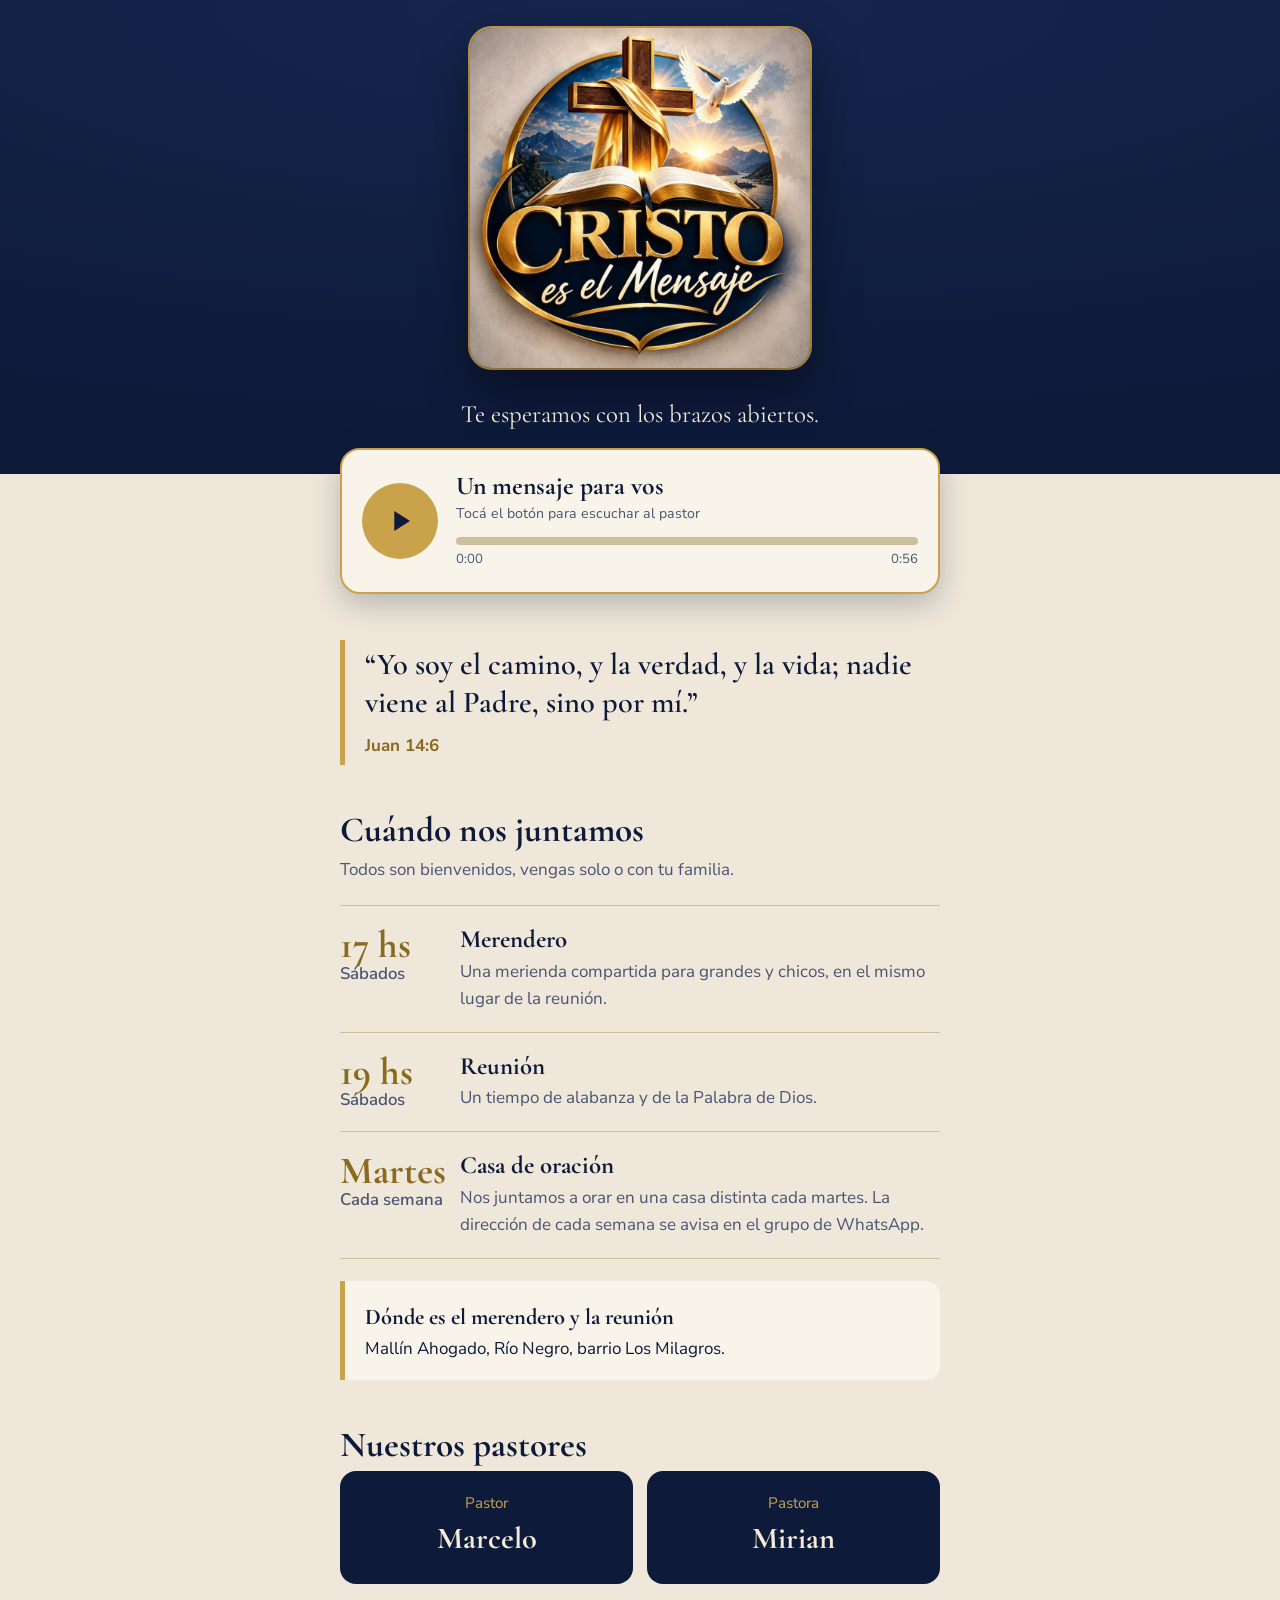
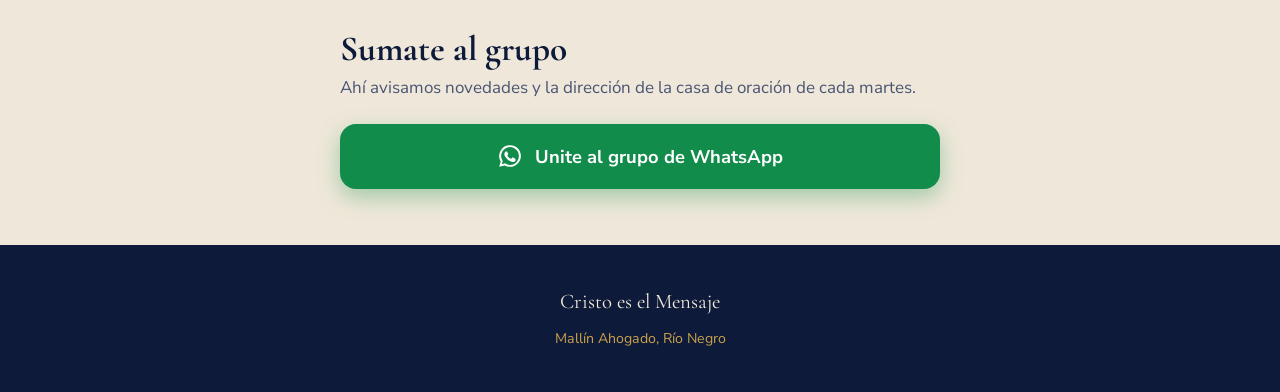
==== index.html @ 136fc574 "Add files via upload" ====
<!DOCTYPE html>
<html lang="es">
<head>
<meta charset="utf-8">
<meta name="viewport" content="width=device-width, initial-scale=1, viewport-fit=cover">
<title>Cristo es el Mensaje</title>
<link rel="preconnect" href="https://fonts.googleapis.com">
<link href="https://fonts.googleapis.com/css2?family=Cormorant+Garamond:wght@500;600;700&family=Nunito+Sans:wght@400;600;700&display=swap" rel="stylesheet">
<style>
:root{
  --bg:#EFE8DA; --surface:#F8F4EA; --text:#0E1A3A; --muted:#4A5573; --line:#CDBF9E;
  --navy:#0E1A3A; --navy2:#16264F; --gold:#C9A24B; --gold-dark:#8A6A1F; --cream:#F3EBD8;
  box-sizing:border-box;
  padding-top:env(safe-area-inset-top,0px); padding-bottom:env(safe-area-inset-bottom,0px);
  color-scheme:light;
}
@media (prefers-color-scheme: dark){
  :root:not([data-theme="light"]){
    --bg:#0A1230; --surface:#111E42; --text:#F3EBD8; --muted:#B9B8C4; --line:#3A4670; color-scheme:dark;
  }
}
:root[data-theme="dark"]{ --bg:#0A1230; --surface:#111E42; --text:#F3EBD8; --muted:#B9B8C4; --line:#3A4670; color-scheme:dark; }
html{scroll-padding-top:env(safe-area-inset-top,0px)}
*,*::before,*::after{box-sizing:border-box}
body{margin:0;background:var(--bg);color:var(--text);font-family:"Nunito Sans",system-ui,-apple-system,"Segoe UI",Roboto,sans-serif;font-size:17px;line-height:1.6}
h1,h2,h3{font-family:"Cormorant Garamond",Georgia,"Times New Roman",serif;font-weight:700;line-height:1.1;margin:0}
.hero{background:radial-gradient(120% 90% at 50% 0%,var(--navy2),var(--navy));color:var(--cream);text-align:center;padding:28px 20px 44px}
.hero img{width:min(78vw,340px);height:auto;border-radius:22px;box-shadow:0 18px 50px rgba(0,0,0,.45),0 0 0 2px var(--gold)}
.hero p{max-width:30ch;margin:22px auto 0;font-family:"Cormorant Garamond",Georgia,serif;font-size:1.55rem;line-height:1.3;color:var(--cream)}
.wrap{max-width:640px;margin:0 auto;padding:0 20px}
.player{margin:-26px auto 0;position:relative;max-width:600px;background:var(--surface);border:2px solid var(--gold);border-radius:20px;padding:22px 20px;display:flex;gap:18px;align-items:center;box-shadow:0 10px 30px rgba(14,26,58,.25)}
.play{flex:none;width:76px;height:76px;border-radius:50%;border:0;background:var(--gold);color:var(--navy);cursor:pointer;display:grid;place-items:center;transition:transform .15s}
.play:active{transform:scale(.94)}
.play:focus-visible,a:focus-visible{outline:3px solid var(--gold-dark);outline-offset:3px}
.play svg{width:34px;height:34px;fill:currentColor}
.pinfo{flex:1;min-width:0}
.pinfo h2{font-size:1.6rem}
.pinfo small{display:block;color:var(--muted);margin-top:2px}
.bar{height:8px;background:var(--line);border-radius:99px;margin-top:12px;overflow:hidden;cursor:pointer}
.bar i{display:block;height:100%;width:0;background:var(--gold-dark);border-radius:99px}
.time{display:flex;justify-content:space-between;font-size:.82rem;color:var(--muted);margin-top:4px;font-variant-numeric:tabular-nums}
section{padding:46px 0 0}
section>h2{font-size:2.2rem;margin-bottom:6px}
section>p.lead{margin:0 0 22px;color:var(--muted)}
.sched{list-style:none;margin:0;padding:0;border-top:1px solid var(--line)}
.sched li{display:grid;grid-template-columns:104px 1fr;gap:16px;padding:20px 0;border-bottom:1px solid var(--line)}
.when{font-family:"Cormorant Garamond",Georgia,serif;font-weight:700;color:var(--gold-dark);line-height:1}
.when b{display:block;font-size:2.4rem}
.when span{font-size:1.05rem;font-family:"Nunito Sans",system-ui,sans-serif;font-weight:600;color:var(--muted)}
@media (prefers-color-scheme: dark){:root:not([data-theme="light"]) .when{color:var(--gold)}}
:root[data-theme="dark"] .when{color:var(--gold)}
.sched h3{font-size:1.55rem;margin-bottom:4px}
.sched p{margin:0;color:var(--muted)}
.place{margin-top:22px;padding:18px 20px;background:var(--surface);border-left:5px solid var(--gold);border-radius:0 14px 14px 0}
.place b{font-family:"Cormorant Garamond",Georgia,serif;font-size:1.4rem}
.pastors{display:flex;gap:14px;flex-wrap:wrap;margin-top:6px}
.pastors div{flex:1 1 200px;padding:20px;background:var(--navy);color:var(--cream);border-radius:16px;text-align:center}
.pastors span{display:block;font-size:.95rem;color:var(--gold)}
.pastors strong{font-family:"Cormorant Garamond",Georgia,serif;font-size:1.9rem;font-weight:700}
.verse{margin:46px 0 0;padding:6px 0 6px 20px;border-left:5px solid var(--gold)}
.verse p{font-family:"Cormorant Garamond",Georgia,serif;font-weight:600;font-size:1.9rem;line-height:1.25;margin:0}
.verse cite{display:block;margin-top:10px;font-style:normal;font-weight:700;color:var(--gold-dark)}
@media (prefers-color-scheme: dark){:root:not([data-theme="light"]) .verse cite{color:var(--gold)}}
:root[data-theme="dark"] .verse cite{color:var(--gold)}
.join{display:flex;align-items:center;justify-content:center;gap:12px;width:100%;padding:18px 20px;border-radius:16px;background:#128C4A;color:#fff;font-weight:700;font-size:1.15rem;text-decoration:none;box-shadow:0 8px 22px rgba(18,140,74,.35)}
.join svg{width:26px;height:26px;fill:currentColor;flex:none}
.join:focus-visible{outline:3px solid var(--gold);outline-offset:3px}
.joinnote{text-align:center;color:var(--muted);margin:10px 0 0;font-size:.95rem}
footer{margin-top:56px;padding:34px 20px 40px;background:var(--navy);color:var(--cream);text-align:center}
footer p{margin:6px 0;font-family:"Cormorant Garamond",Georgia,serif;font-size:1.3rem}
footer small{color:var(--gold)}
</style>
</head>
<body>
<header class="hero">
  <img src="[data-uri]" alt="Logo de Cristo es el Mensaje: una cruz con la Biblia abierta y una paloma frente a las montañas">
  <p>Te esperamos con los brazos abiertos.</p>
</header>

<main class="wrap">
  <div class="player" role="group" aria-label="Mensaje del pastor">
    <button class="play" id="play" aria-label="Escuchar el mensaje">
      <svg id="ico" viewBox="0 0 24 24" aria-hidden="true"><path d="M8 5v14l11-7z"/></svg>
    </button>
    <div class="pinfo">
      <h2>Un mensaje para vos</h2>
      <small>Tocá el botón para escuchar al pastor</small>
      <div class="bar" id="bar" aria-hidden="true"><i id="fill"></i></div>
      <div class="time"><span id="cur">0:00</span><span id="dur">0:56</span></div>
    </div>
  </div>
  <audio id="aud" preload="metadata" src="[data-uri]"></audio>

  <blockquote class="verse">
    <p>“Yo soy el camino, y la verdad, y la vida; nadie viene al Padre, sino por mí.”</p>
    <cite>Juan 14:6</cite>
  </blockquote>

  <section>
    <h2>Cuándo nos juntamos</h2>
    <p class="lead">Todos son bienvenidos, vengas solo o con tu familia.</p>
    <ul class="sched">
      <li>
        <div class="when"><b>17 hs</b><span>Sábados</span></div>
        <div><h3>Merendero</h3><p>Una merienda compartida para grandes y chicos, en el mismo lugar de la reunión.</p></div>
      </li>
      <li>
        <div class="when"><b>19 hs</b><span>Sábados</span></div>
        <div><h3>Reunión</h3><p>Un tiempo de alabanza y de la Palabra de Dios.</p></div>
      </li>
      <li>
        <div class="when"><b>Martes</b><span>Cada semana</span></div>
        <div><h3>Casa de oración</h3><p>Nos juntamos a orar en una casa distinta cada martes. La dirección de cada semana se avisa en el grupo de WhatsApp.</p></div>
      </li>
    </ul>
    <div class="place">
      <b>Dónde es el merendero y la reunión</b><br>
      Mallín Ahogado, Río Negro, barrio Los Milagros.
    </div>
  </section>

  <section>
    <h2>Nuestros pastores</h2>
    <div class="pastors">
      <div><span>Pastor</span><strong>Marcelo</strong></div>
      <div><span>Pastora</span><strong>Mirian</strong></div>
    </div>
  </section>

  <section>
    <h2>Sumate al grupo</h2>
    <p class="lead">Ahí avisamos novedades y la dirección de la casa de oración de cada martes.</p>
    <a class="join" href="https://chat.whatsapp.com/LWVB4vmMRPE0pNb5JRbB71" target="_blank" rel="noopener">
      <svg viewBox="0 0 24 24" aria-hidden="true"><path d="M12 2a10 10 0 0 0-8.6 15.1L2 22l5.1-1.3A10 10 0 1 0 12 2zm0 18.2a8.2 8.2 0 0 1-4.2-1.2l-.3-.2-3 .8.8-2.9-.2-.3A8.2 8.2 0 1 1 12 20.2zm4.5-6.1c-.2-.1-1.5-.7-1.7-.8-.2-.1-.4-.1-.6.1l-.8 1c-.1.2-.3.2-.5.1-.7-.3-1.5-.7-2.2-1.4-.6-.5-1-1.200-1.100-1.400-.1-.2 0-.4.1-.5l.4-.4c.1-.1.2-.3.2-.4.1-.2 0-.3 0-.4l-.8-1.800c-.2-.5-.4-.4-.6-.4h-.5c-.2 0-.4.1-.7.3-.2.300-.9.900-.9 2.200s.9 2.500 1.100 2.700c.1.200 1.800 2.800 4.400 3.900 1.600.7 2.200.7 3 .6.500-.1 1.500-.6 1.700-1.200.2-.6.2-1.100.2-1.200-.1-.1-.2-.2-.5-.3z"/></svg>
      Unite al grupo de WhatsApp
    </a>
  </section>
</main>

<footer>
  <p>Cristo es el Mensaje</p>
  <small>Mallín Ahogado, Río Negro</small>
</footer>

<script>
(function(){
  var a=document.getElementById('aud'),b=document.getElementById('play'),ico=document.getElementById('ico'),
      fill=document.getElementById('fill'),cur=document.getElementById('cur'),dur=document.getElementById('dur'),bar=document.getElementById('bar');
  var PLAY='M8 5v14l11-7z',PAUSE='M6 5h4v14H6zM14 5h4v14h-4z';
  function f(t){t=Math.floor(t||0);return Math.floor(t/60)+':'+String(t%60).padStart(2,'0')}
  function setIcon(p){ico.firstElementChild.setAttribute('d',p?PAUSE:PLAY);b.setAttribute('aria-label',p?'Pausar el mensaje':'Escuchar el mensaje')}
  b.addEventListener('click',function(){ if(a.paused){a.play()}else{a.pause()} });
  a.addEventListener('play',function(){setIcon(true)});
  a.addEventListener('pause',function(){setIcon(false)});
  a.addEventListener('ended',function(){setIcon(false);a.currentTime=0;fill.style.width='0'});
  a.addEventListener('loadedmetadata',function(){dur.textContent=f(a.duration)});
  a.addEventListener('timeupdate',function(){cur.textContent=f(a.currentTime);if(a.duration){fill.style.width=(a.currentTime/a.duration*100)+'%'}});
  bar.addEventListener('click',function(e){var r=bar.getBoundingClientRect();if(a.duration){a.currentTime=((e.clientX-r.left)/r.width)*a.duration}});
})();
</script>
</body>
</html>
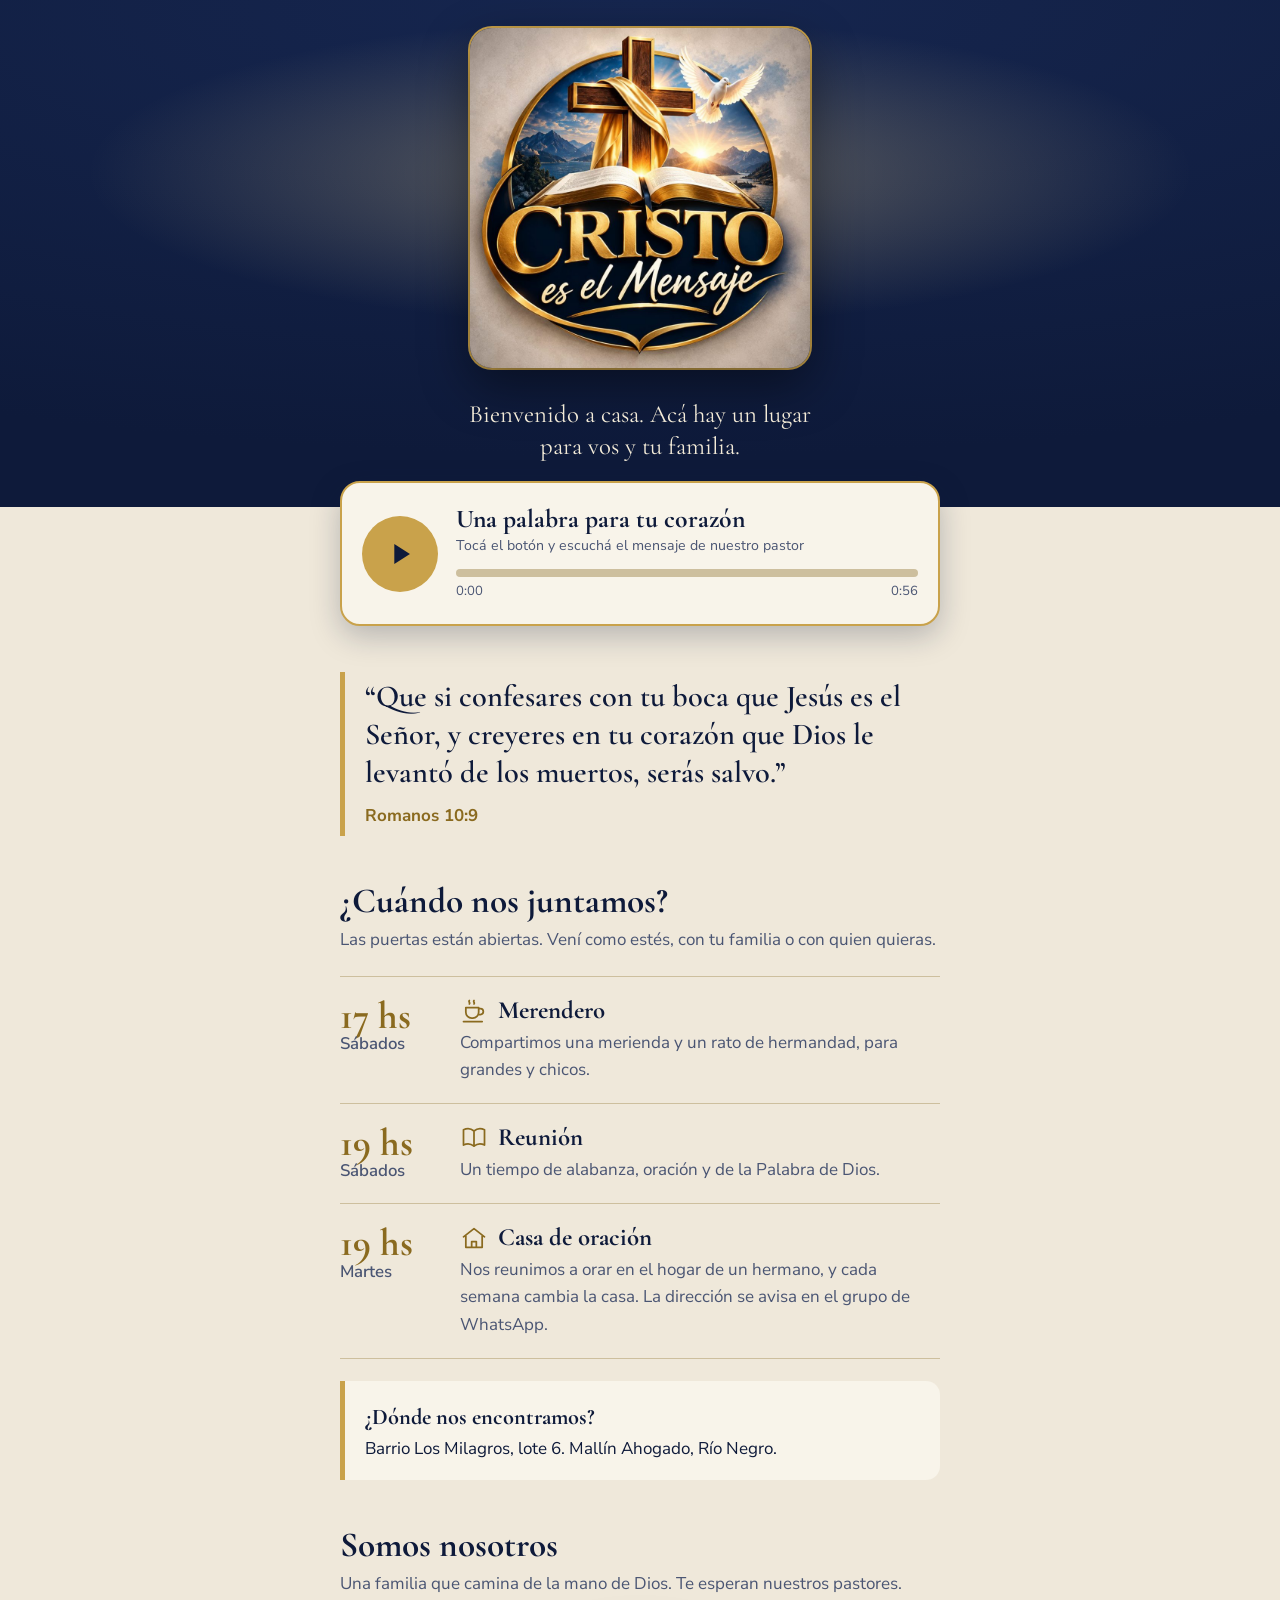
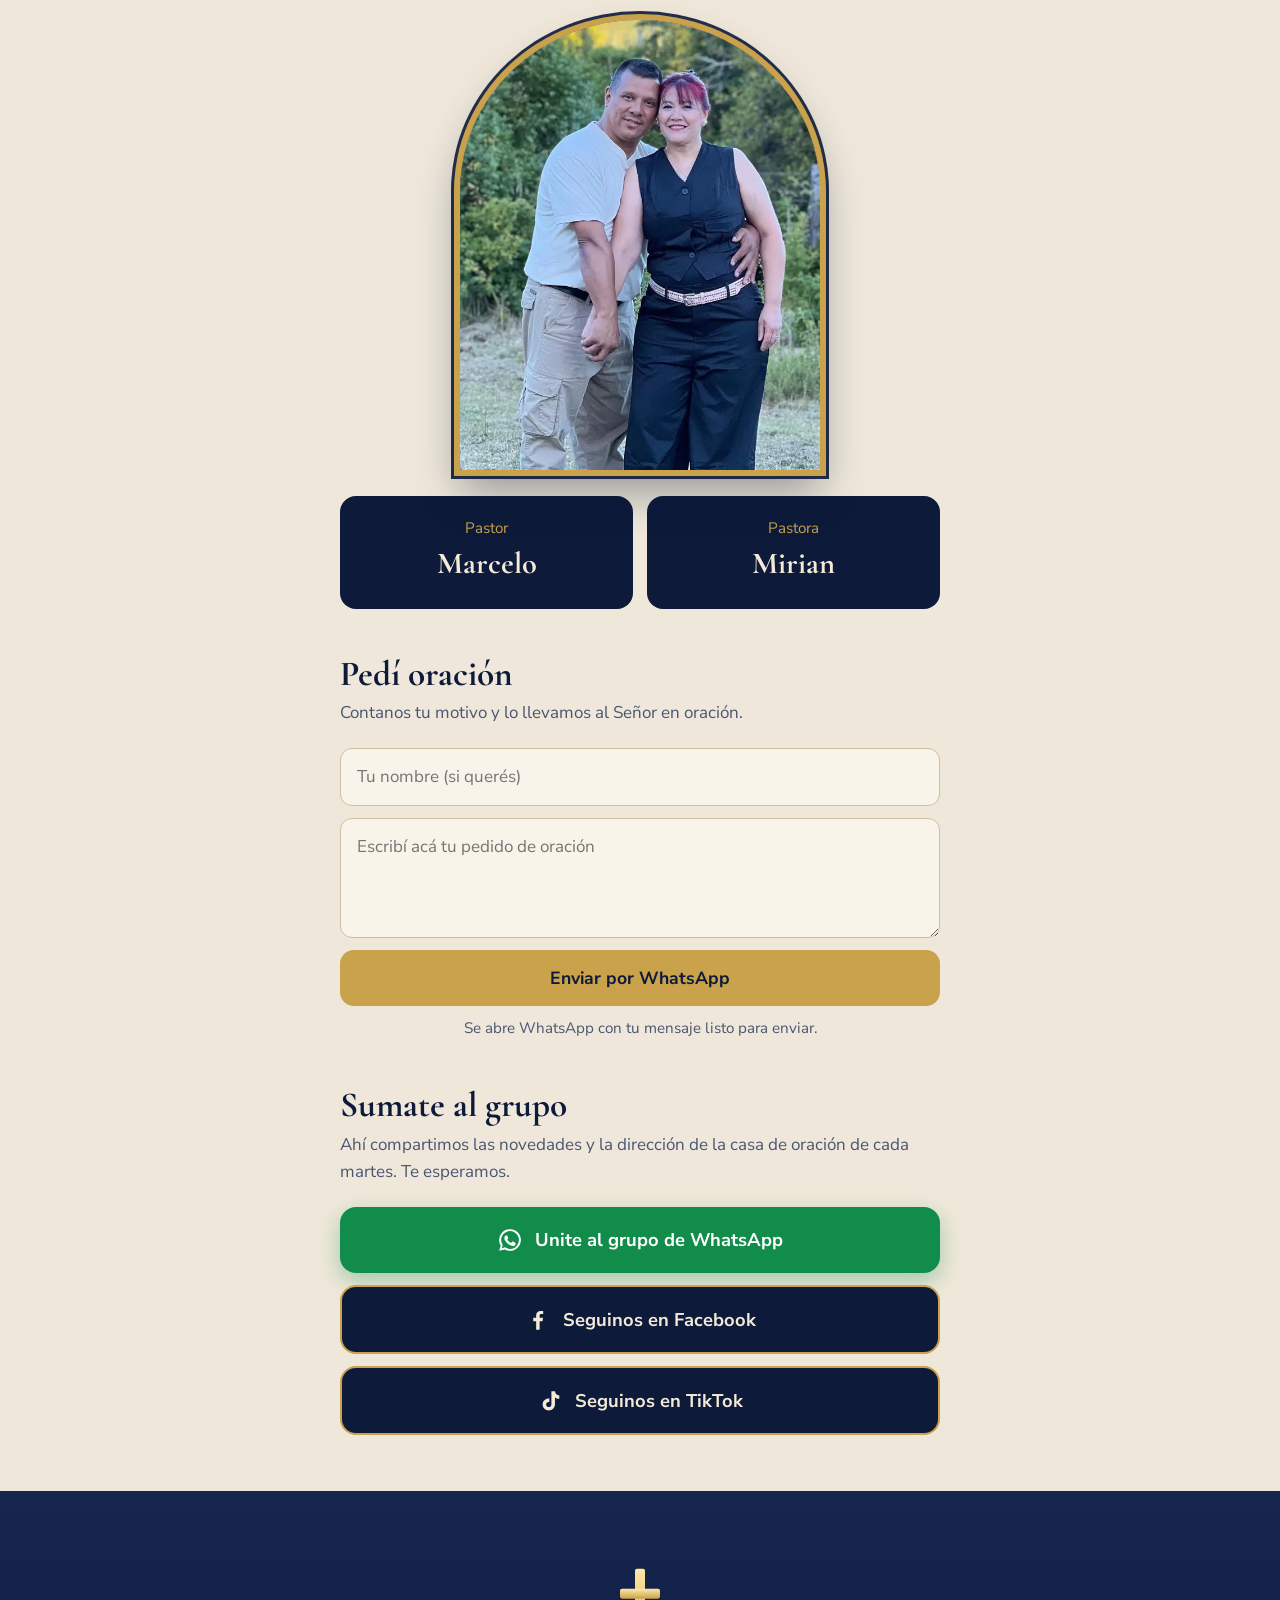
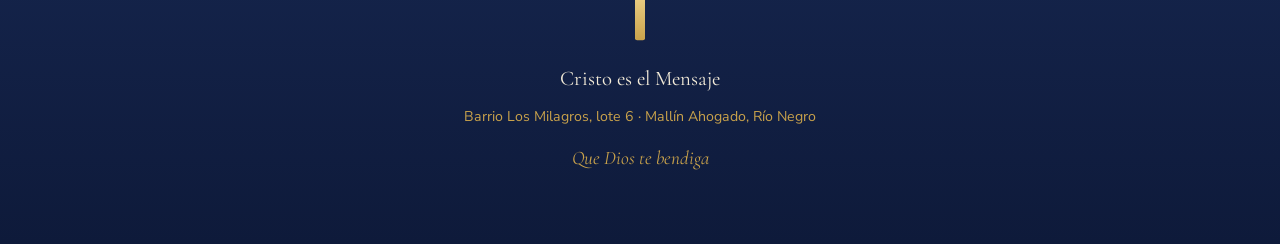
==== commit a4b31e3d: "Add files via upload" ====
--- a/index.html
+++ b/index.html
@@ -24,7 +24,7 @@
 *,*::before,*::after{box-sizing:border-box}
 body{margin:0;background:var(--bg);color:var(--text);font-family:"Nunito Sans",system-ui,-apple-system,"Segoe UI",Roboto,sans-serif;font-size:17px;line-height:1.6}
 h1,h2,h3{font-family:"Cormorant Garamond",Georgia,"Times New Roman",serif;font-weight:700;line-height:1.1;margin:0}
-.hero{background:radial-gradient(120% 90% at 50% 0%,var(--navy2),var(--navy));color:var(--cream);text-align:center;padding:28px 20px 44px}
+.hero{background:radial-gradient(60% 42% at 50% 34%,rgba(255,226,150,.32),transparent 72%),radial-gradient(120% 90% at 50% 0%,var(--navy2),var(--navy));color:var(--cream);text-align:center;padding:28px 20px 44px}
 .hero img{width:min(78vw,340px);height:auto;border-radius:22px;box-shadow:0 18px 50px rgba(0,0,0,.45),0 0 0 2px var(--gold)}
 .hero p{max-width:30ch;margin:22px auto 0;font-family:"Cormorant Garamond",Georgia,serif;font-size:1.55rem;line-height:1.3;color:var(--cream)}
 .wrap{max-width:640px;margin:0 auto;padding:0 20px}
@@ -51,6 +51,24 @@
 :root[data-theme="dark"] .when{color:var(--gold)}
 .sched h3{font-size:1.55rem;margin-bottom:4px}
 .sched p{margin:0;color:var(--muted)}
+.sched h3{display:flex;align-items:center;gap:10px}
+.pf{margin:10px auto 26px;max-width:360px;position:relative}
+.pf img{display:block;width:100%;height:auto;border-radius:50% 50% 0 0/38% 38% 0 0;box-shadow:0 0 0 6px var(--gold),0 0 0 9px rgba(14,26,58,.9),0 22px 44px rgba(14,26,58,.4)}
+.pray input,.pray textarea{display:block;width:100%;padding:14px 16px;border:1.5px solid var(--line);border-radius:12px;background:var(--surface);color:var(--text);font:inherit;margin-bottom:12px}
+.pray textarea{min-height:120px;resize:vertical}
+.pbtn{display:block;width:100%;padding:16px;border:0;border-radius:14px;background:var(--gold);color:var(--navy);font:700 1.1rem "Nunito Sans",system-ui,sans-serif;cursor:pointer}
+.join.fb{background:var(--navy);border:2px solid var(--gold);color:var(--cream);margin-top:12px;box-shadow:none}
+.xcross{display:block;width:50px;height:75px;margin:0 auto 20px;animation:xglow 4s ease-in-out infinite}
+@keyframes xglow{0%,100%{filter:drop-shadow(0 0 6px rgba(232,200,122,.55))}50%{filter:drop-shadow(0 0 20px rgba(255,232,165,1)) drop-shadow(0 0 46px rgba(232,200,122,.65))}}
+@media (prefers-reduced-motion: reduce){.xcross{animation:none;filter:drop-shadow(0 0 14px rgba(232,200,122,.8))}}
+.ic{width:28px;height:28px;flex:none;fill:none;stroke:var(--gold-dark);stroke-width:1.5;stroke-linecap:round;stroke-linejoin:round}
+@media (prefers-color-scheme: dark){:root:not([data-theme="light"]) .ic{stroke:var(--gold)}}
+:root[data-theme="dark"] .ic{stroke:var(--gold)}
+.rv{opacity:0;transform:translateY(24px);transition:opacity .9s ease,transform .9s ease}
+.rv.in{opacity:1;transform:none}
+.hero img{animation:glow 5.5s ease-in-out infinite}
+@keyframes glow{0%,100%{transform:translateY(0);box-shadow:0 18px 50px rgba(0,0,0,.45),0 0 0 2px var(--gold),0 0 36px rgba(232,200,122,.55)}50%{transform:translateY(-7px);box-shadow:0 24px 56px rgba(0,0,0,.4),0 0 0 2px var(--gold-l,#E8C87A),0 0 90px rgba(255,226,150,.9),0 0 150px rgba(232,200,122,.5)}}
+@media (prefers-reduced-motion: reduce){.rv{opacity:1;transform:none;transition:none}.hero img{animation:none}}
 .place{margin-top:22px;padding:18px 20px;background:var(--surface);border-left:5px solid var(--gold);border-radius:0 14px 14px 0}
 .place b{font-family:"Cormorant Garamond",Georgia,serif;font-size:1.4rem}
 .pastors{display:flex;gap:14px;flex-wrap:wrap;margin-top:6px}
@@ -66,7 +84,10 @@
 .join svg{width:26px;height:26px;fill:currentColor;flex:none}
 .join:focus-visible{outline:3px solid var(--gold);outline-offset:3px}
 .joinnote{text-align:center;color:var(--muted);margin:10px 0 0;font-size:.95rem}
-footer{margin-top:56px;padding:34px 20px 40px;background:var(--navy);color:var(--cream);text-align:center}
+footer{margin-top:56px;padding:76px 20px 70px;background:linear-gradient(180deg,#16264F,#0E1A3A);color:var(--cream);text-align:center;position:relative;overflow:hidden}
+footer>*:not(canvas){position:relative;z-index:1}
+#wind{position:absolute;inset:0;width:100%;height:100%;z-index:0;pointer-events:none}
+.bless{display:block;margin-top:14px;font-style:italic;color:var(--gold);font-family:"Cormorant Garamond",Georgia,serif;font-size:1.2rem}
 footer p{margin:6px 0;font-family:"Cormorant Garamond",Georgia,serif;font-size:1.3rem}
 footer small{color:var(--gold)}
 </style>
@@ -74,7 +95,7 @@
 <body>
 <header class="hero">
   <img src="[data-uri]" alt="Logo de Cristo es el Mensaje: una cruz con la Biblia abierta y una paloma frente a las montañas">
-  <p>Te esperamos con los brazos abiertos.</p>
+  <p>Bienvenido a casa. Acá hay un lugar para vos y tu familia.</p>
 </header>
 
 <main class="wrap">
@@ -83,8 +104,8 @@
       <svg id="ico" viewBox="0 0 24 24" aria-hidden="true"><path d="M8 5v14l11-7z"/></svg>
     </button>
     <div class="pinfo">
-      <h2>Un mensaje para vos</h2>
-      <small>Tocá el botón para escuchar al pastor</small>
+      <h2>Una palabra para tu corazón</h2>
+      <small>Tocá el botón y escuchá el mensaje de nuestro pastor</small>
       <div class="bar" id="bar" aria-hidden="true"><i id="fill"></i></div>
       <div class="time"><span id="cur">0:00</span><span id="dur">0:56</span></div>
     </div>
@@ -92,35 +113,37 @@
   <audio id="aud" preload="metadata" src="[data-uri]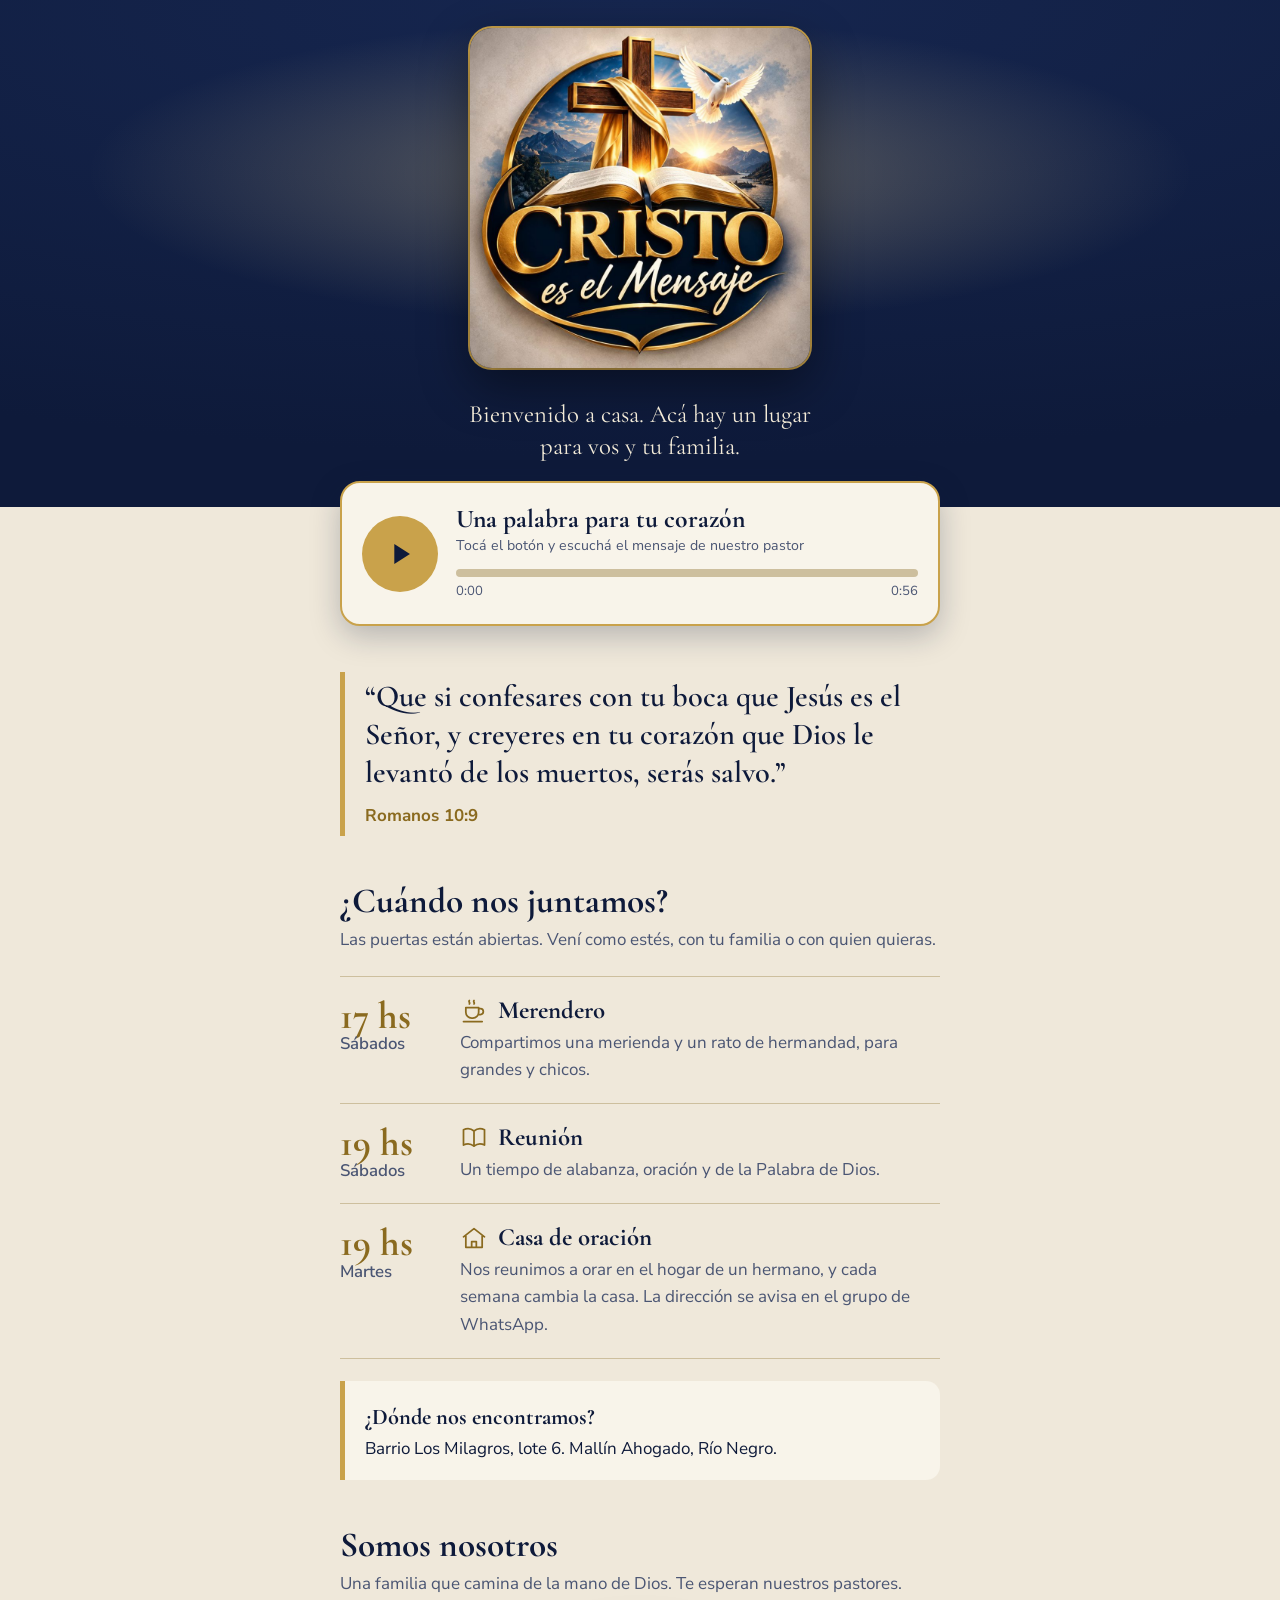
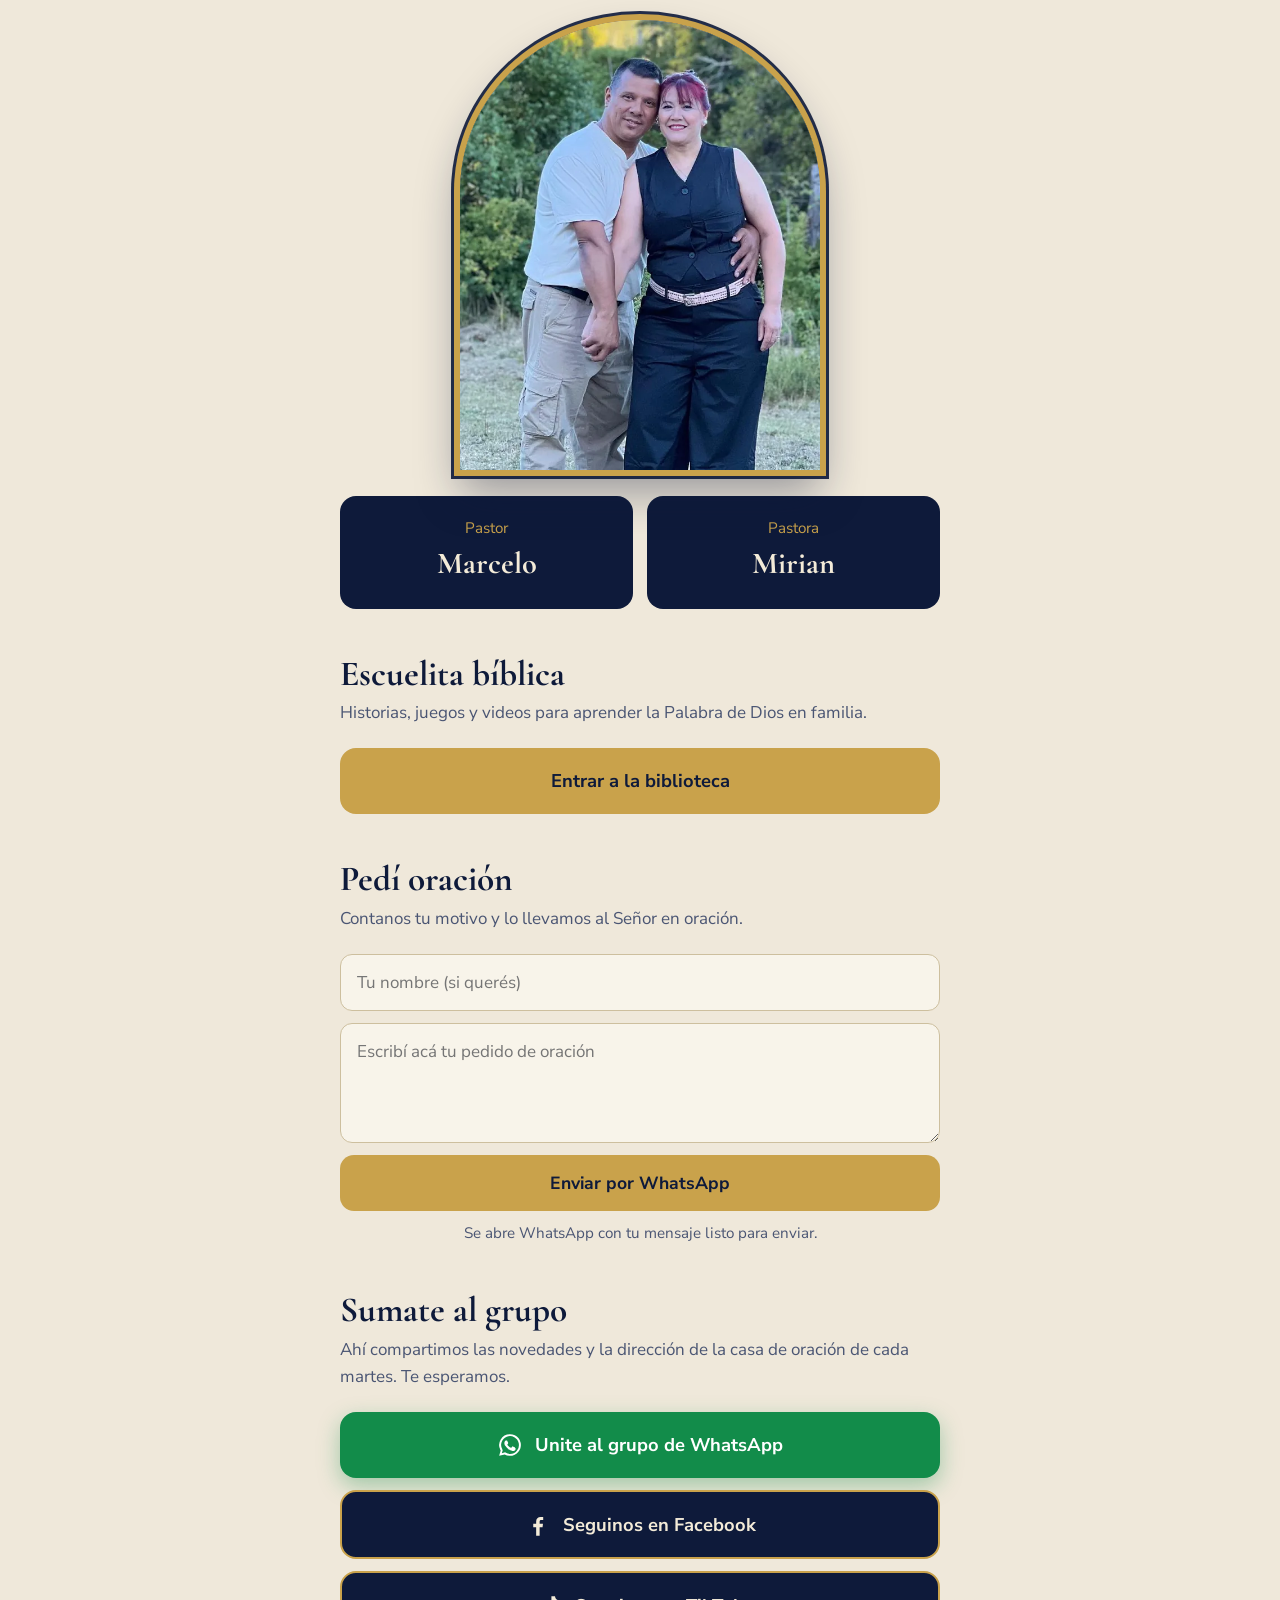
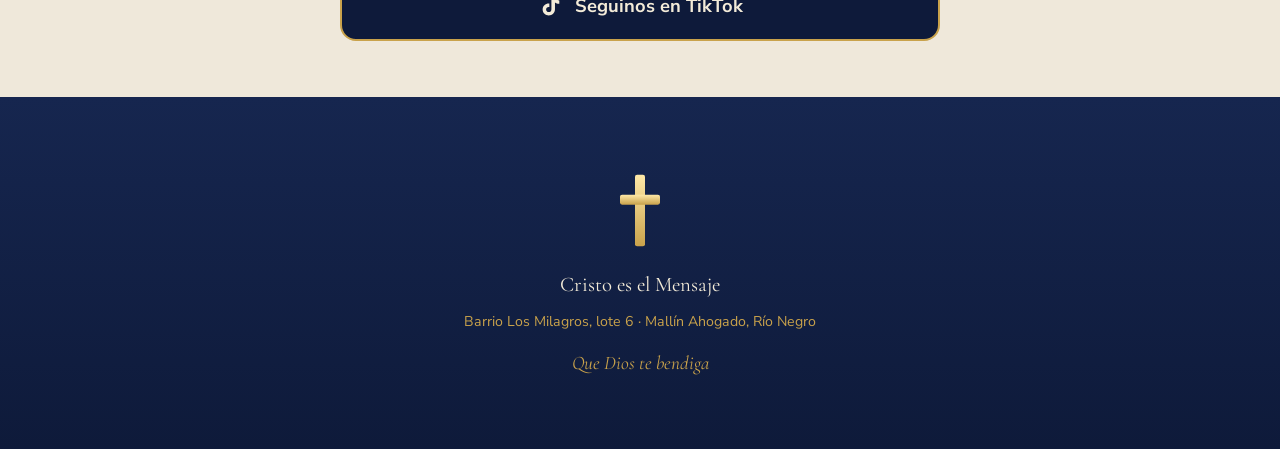
==== commit aeb2ed38: "Add files via upload" ====
--- a/index.html
+++ b/index.html
@@ -57,6 +57,7 @@
 .pray input,.pray textarea{display:block;width:100%;padding:14px 16px;border:1.5px solid var(--line);border-radius:12px;background:var(--surface);color:var(--text);font:inherit;margin-bottom:12px}
 .pray textarea{min-height:120px;resize:vertical}
 .pbtn{display:block;width:100%;padding:16px;border:0;border-radius:14px;background:var(--gold);color:var(--navy);font:700 1.1rem "Nunito Sans",system-ui,sans-serif;cursor:pointer}
+.join.gold{background:var(--gold);color:var(--navy);box-shadow:none}
 .join.fb{background:var(--navy);border:2px solid var(--gold);color:var(--cream);margin-top:12px;box-shadow:none}
 .xcross{display:block;width:50px;height:75px;margin:0 auto 20px;animation:xglow 4s ease-in-out infinite}
 @keyframes xglow{0%,100%{filter:drop-shadow(0 0 6px rgba(232,200,122,.55))}50%{filter:drop-shadow(0 0 20px rgba(255,232,165,1)) drop-shadow(0 0 46px rgba(232,200,122,.65))}}
@@ -151,6 +152,12 @@
   </section>
 
   <section>
+    <h2>Escuelita bíblica</h2>
+    <p class="lead">Historias, juegos y videos para aprender la Palabra de Dios en familia.</p>
+    <a class="join gold" href="biblioteca.html">Entrar a la biblioteca</a>
+  </section>
+
+  <section>
     <h2>Pedí oración</h2>
     <p class="lead">Contanos tu motivo y lo llevamos al Señor en oración.</p>
     <div class="pray">
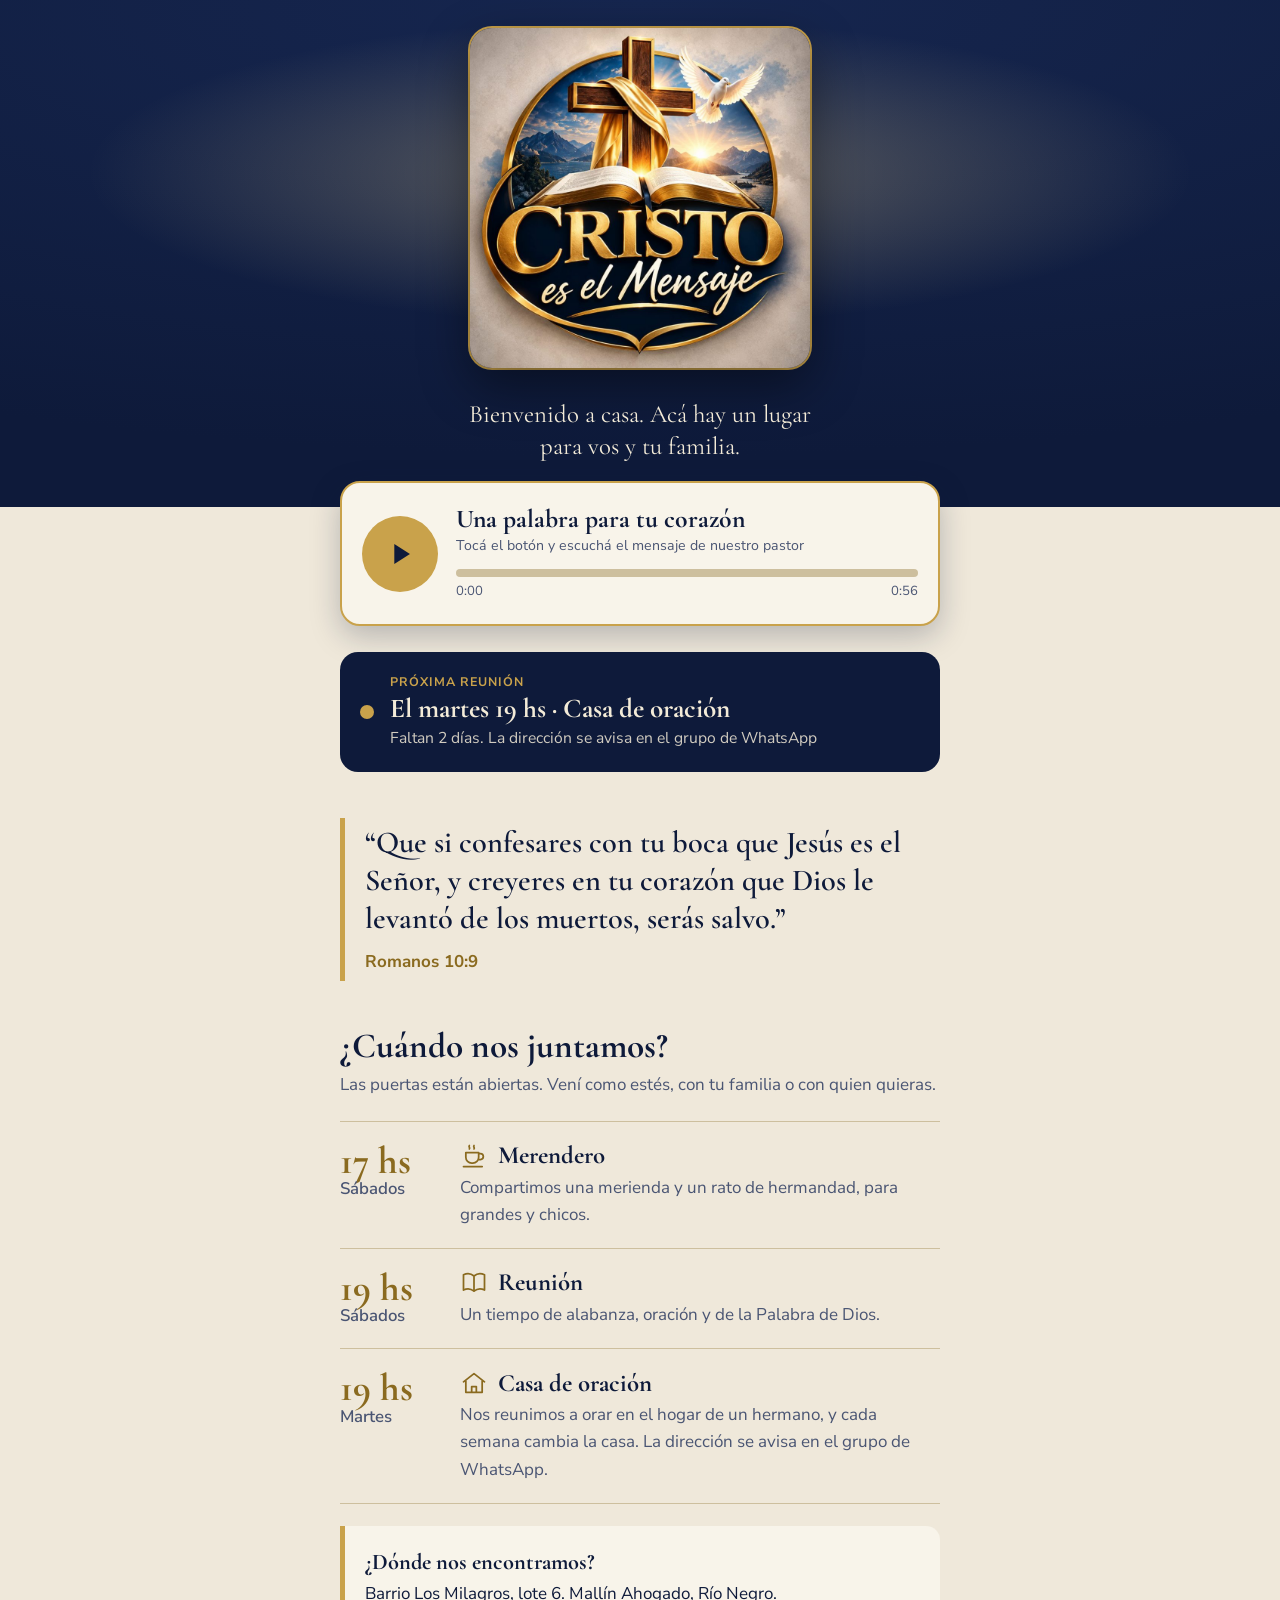
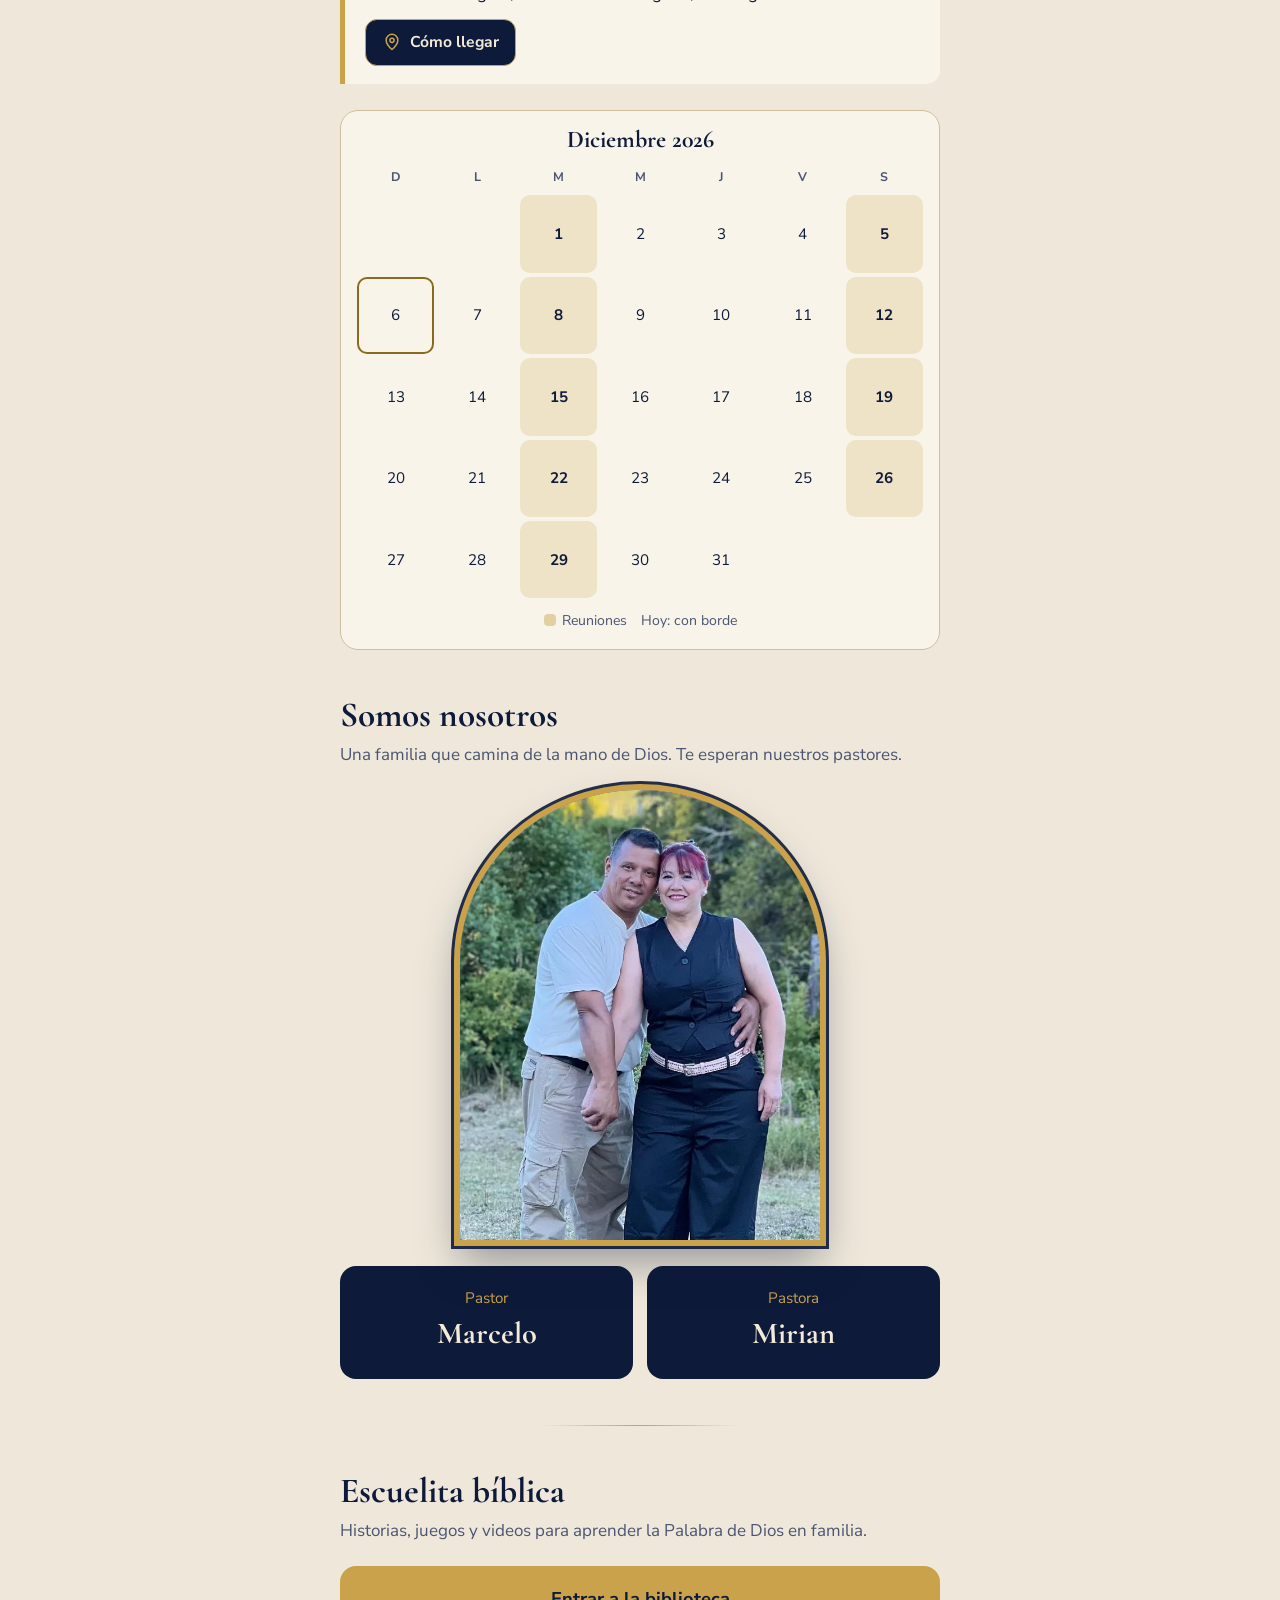
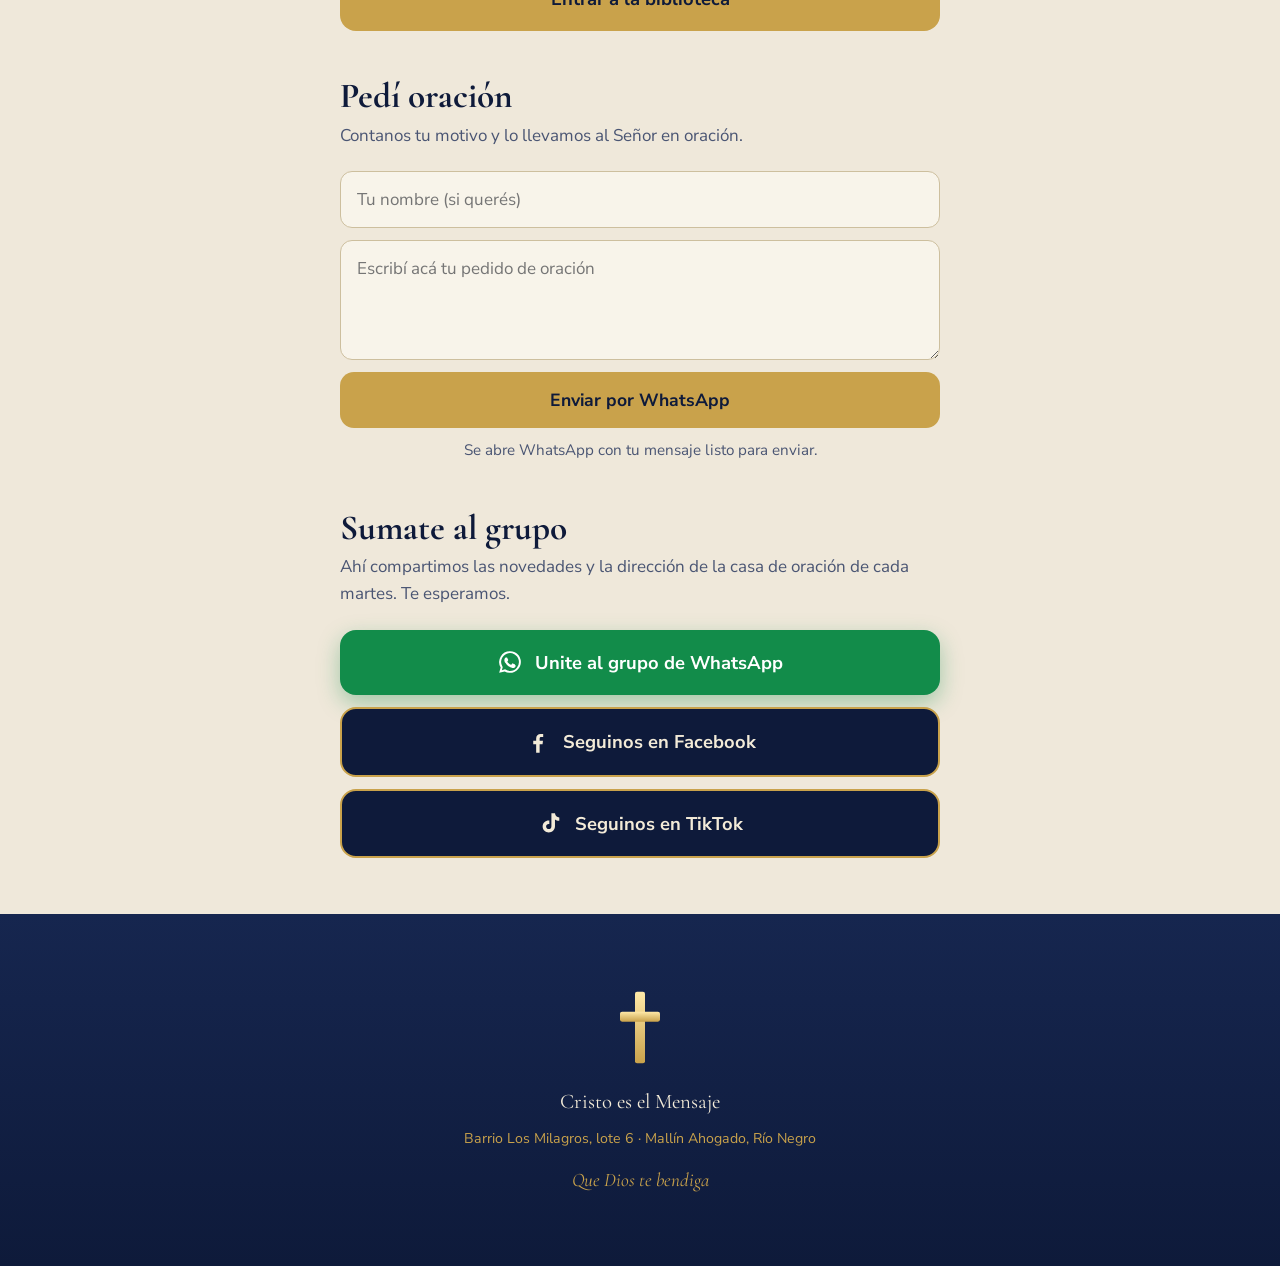
==== commit b9d45f5b: "Pagina principal: proxima reunion, calendario, mensaje del sabado, galeria y como llegar" ====
--- a/index.html
+++ b/index.html
@@ -4,6 +4,13 @@
 <meta charset="utf-8">
 <meta name="viewport" content="width=device-width, initial-scale=1, viewport-fit=cover">
 <title>Cristo es el Mensaje</title>
+<meta name='description' content='Iglesia evangélica Cristo es el Mensaje, Mallín Ahogado, Río Negro. Horarios, mensaje de la semana, escuelita bíblica y pedidos de oración.'>
+<meta name='theme-color' content='#0E1A3A'>
+<meta property='og:type' content='website'>
+<meta property='og:title' content='Cristo es el Mensaje'>
+<meta property='og:description' content='Bienvenido a casa. Acá hay un lugar para vos y tu familia. Mallín Ahogado, Río Negro.'>
+<meta property='og:locale' content='es_AR'>
+<link rel='stylesheet' href='nuevo.css'>
 <link rel="preconnect" href="https://fonts.googleapis.com">
 <link href="https://fonts.googleapis.com/css2?family=Cormorant+Garamond:wght@500;600;700&family=Nunito+Sans:wght@400;600;700&display=swap" rel="stylesheet">
 <style>
@@ -113,10 +120,12 @@
   </div>
   <audio id="aud" preload="metadata" src="[data-uri]